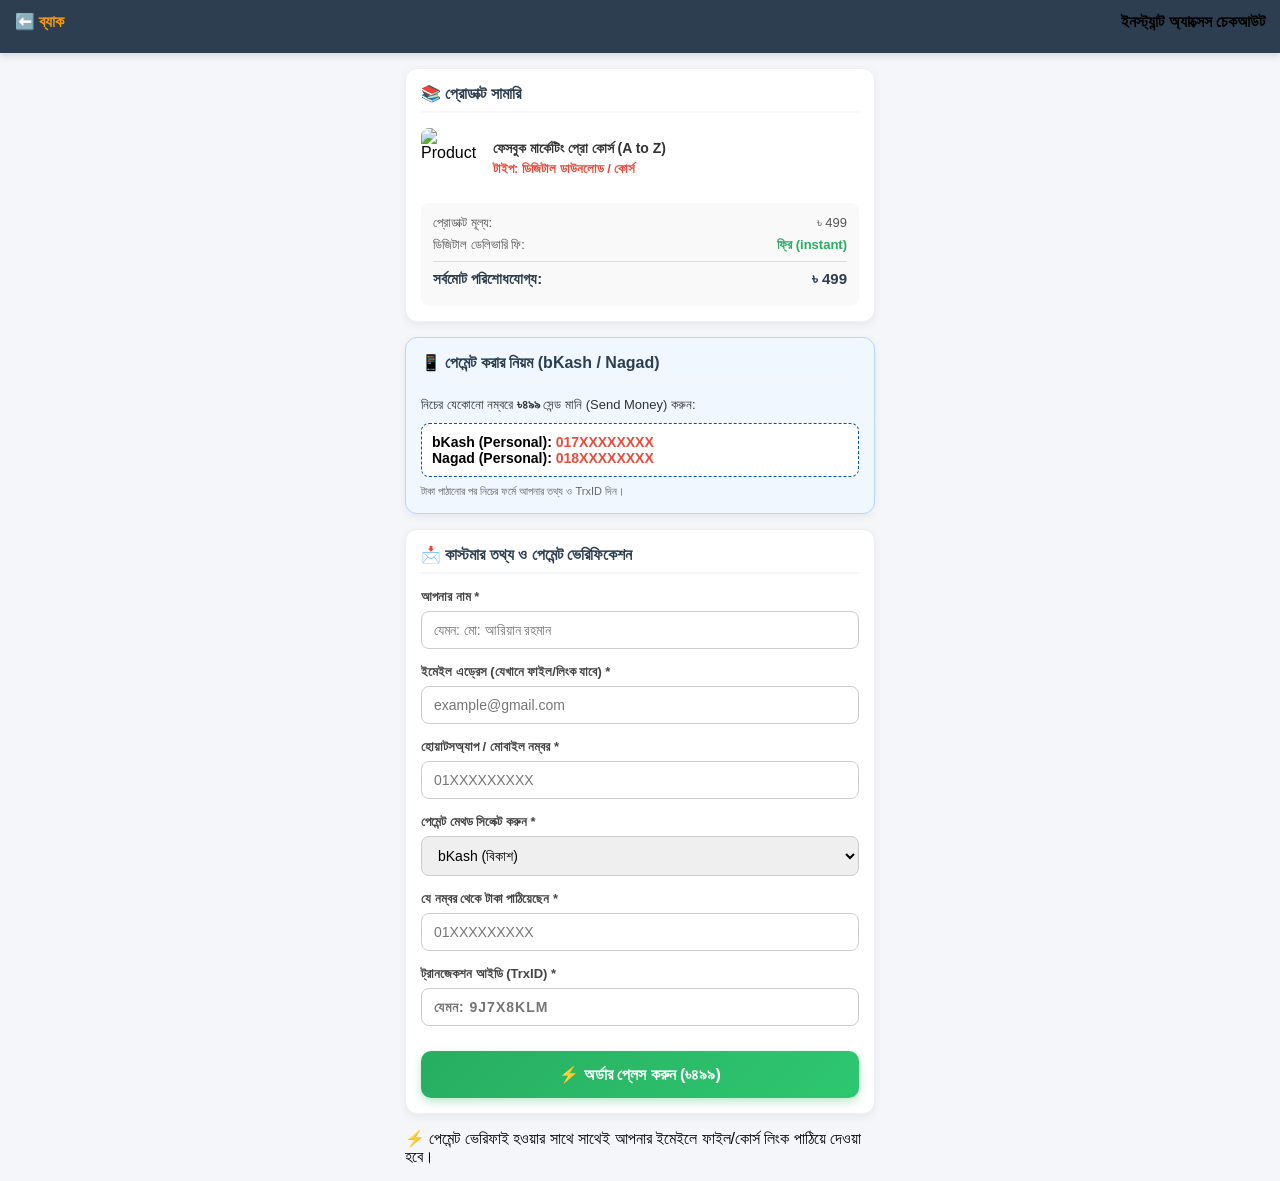
==== checkout.html @ 01003fd4 "Add checkout page with order summary and payment form" ====
<!DOCTYPE html>
<html lang="bn">
<head>
    <meta charset="UTF-8">
    <meta name="viewport" content="width=device-width, initial-scale=1.0">
    <title>ডিজিটাল অর্ডার চেকআউট</title>
    <link rel="stylesheet" href="style.css">
</head>
<body>

    <!-- হেডার -->
    <header class="header">
        <div class="top-row">
            <a href="product.html" class="back-btn">⬅️ ব্যাক</a> 
            <div class="header-title">ইনস্ট্যান্ট অ্যাক্সেস চেকআউট</div>
        </div>
    </header>

    <div class="checkout-container">
        
        <!-- অর্ডার সামারি -->
        <div class="checkout-card">
            <h3 class="card-title">📚 প্রোডাক্ট সামারি</h3>
            
            <div class="cart-item">
                <img src="https://images.unsplash.com/photo-1611162617474-5b21e879e113?w=200&q=80" alt="Product">
                <div class="item-details">
                    <h4>ফেসবুক মার্কেটিং প্রো কোর্স (A to Z)</h4>
                    <p>টাইপ: ডিজিটাল ডাউনলোড / কোর্স</p>
                </div>
            </div>

            <div class="price-breakdown">
                <div class="price-row">
                    <span>প্রোডাক্ট মূল্য:</span>
                    <span>৳ 499</span>
                </div>
                <div class="price-row">
                    <span>ডিজিটাল ডেলিভারি ফি:</span>
                    <span style="color: #27ae60; font-weight: bold;">ফ্রি (instant)</span>
                </div>
                <hr>
                <div class="price-row total-row">
                    <span>সর্বমোট পরিশোধযোগ্য:</span>
                    <span>৳ 499</span>
                </div>
            </div>
        </div>

        <!-- পেমেন্ট ইন্সট্রাকশন বক্স -->
        <div class="checkout-card payment-instruction-box">
            <h3 class="card-title">📱 পেমেন্ট করার নিয়ম (bKash / Nagad)</h3>
            <p class="inst-text">নিচের যেকোনো নম্বরে <strong>৳৪৯৯</strong> সেন্ড মানি (Send Money) করুন:</p>
            
            <div class="number-box">
                <div><strong>bKash (Personal):</strong> <span class="num">017XXXXXXXX</span></div>
                <div><strong>Nagad (Personal):</strong> <span class="num">018XXXXXXXX</span></div>
            </div>
            <p class="inst-sub">টাকা পাঠানোর পর নিচের ফর্মে আপনার তথ্য ও TrxID দিন।</p>
        </div>

        <!-- কাস্টমার তথ্য ও TrxID ইনপুট ফর্ম -->
        <div class="checkout-card">
            <h3 class="card-title">📩 কাস্টমার তথ্য ও পেমেন্ট ভেরিফিকেশন</h3>
            
            <form id="digitalOrderForm" onsubmit="handleDigitalOrder(event)">
                
                <div class="form-group">
                    <label for="custName">আপনার নাম *</label>
                    <input type="text" id="custName" placeholder="যেমন: মো: আরিয়ান রহমান" required>
                </div>

                <div class="form-group">
                    <label for="custEmail">ইমেইল এড্রেস (যেখানে ফাইল/লিংক যাবে) *</label>
                    <input type="email" id="custEmail" placeholder="example@gmail.com" required>
                </div>

                <div class="form-group">
                    <label for="custPhone">হোয়াটসঅ্যাপ / মোবাইল নম্বর *</label>
                    <input type="tel" id="custPhone" placeholder="01XXXXXXXXX" pattern="01[3-9][0-9]{8}" required>
                </div>

                <div class="form-group">
                    <label>পেমেন্ট মেথড সিলেক্ট করুন *</label>
                    <select id="paymentMethod" required>
                        <option value="bKash">bKash (বিকাশ)</option>
                        <option value="Nagad">Nagad (নগদ)</option>
                    </select>
                </div>

                <div class="form-group">
                    <label for="senderPhone">যে নম্বর থেকে টাকা পাঠিয়েছেন *</label>
                    <input type="tel" id="senderPhone" placeholder="01XXXXXXXXX" pattern="01[3-9][0-9]{8}" required>
                </div>

                <div class="form-group">
                    <label for="trxId">ট্রানজেকশন আইডি (TrxID) *</label>
                    <input type="text" id="trxId" placeholder="যেমন: 9J7X8KLM" required style="text-transform: uppercase;">
                </div>

                <button type="submit" class="confirm-order-btn">
                    ⚡ অর্ডার প্লেস করুন (৳৪৯৯)
                </button>

            </form>
        </div>

        <div class="trust-badge">
            ⚡ পেমেন্ট ভেরিফাই হওয়ার সাথে সাথেই আপনার ইমেইলে ফাইল/কোর্স লিংক পাঠিয়ে দেওয়া হবে।
        </div>

    </div>

    <!-- অর্ডার সাবমিট লজিক -->
    <script>
        function handleDigitalOrder(e) {
            e.preventDefault();
            
            const name = document.getElementById("custName").value;
            const email = document.getElementById("custEmail").value;
            const trxId = document.getElementById("trxId").value;
            
            alert(`ধন্যবাদ ${name}!\n\nআপনার পেমেন্ট ভেরিফিকেশন রিকোয়েস্ট গ্রহণ করা হয়েছে।\nTrxID: ${trxId}\n\nপেমেন্ট ভেরিফাই করে অল্প কিছুক্ষণের মধ্যেই ${email} ইমেইলে আপনার ডাউনলোড লিংক বা কোর্স এক্সেস পাঠিয়ে দেয়া হবে।`);
            
            window.location.href = "index.html";
        }
    </script>

</body>
</html>
---- style.css ----
* {
    margin: 0;
    padding: 0;
    box-sizing: border-box;
    font-family: Arial, sans-serif;
}

body {
    background-color: #f4f6f9;
}

/* মোবাইল ফ্রেন্ডলি হেডার ডিজাইন */
.header {
    background-color: #2c3e50;
    padding: 12px 15px;
    box-shadow: 0 4px 6px rgba(0,0,0,0.1);
}

.top-row {
    display: flex;
    justify-content: space-between;
    align-items: center;
    margin-bottom: 10px;
}

.logo h1 {
    font-size: 20px;
    color: #f39c12;
    font-weight: bold;
}

.cart-icon {
    font-size: 14px;
    font-weight: bold;
    color: white;
    background-color: #34495e;
    padding: 6px 12px;
    border-radius: 20px;
}

.search-bar {
    display: flex;
    width: 100%;
}

.search-bar input {
    width: 100%;
    padding: 10px;
    border: none;
    border-radius: 4px 0 0 4px;
    outline: none;
    font-size: 14px;
}

.search-bar button {
    padding: 10px 15px;
    background-color: #f39c12;
    border: none;
    color: white;
    font-weight: bold;
    cursor: pointer;
    border-radius: 0 4px 4px 0;
}
/* ২. অ্যাড স্লাইডিং ব্যানার ডিজাইন (মোবাইলের জন্য) */
.slider-container {
    width: 100%;
    overflow: hidden; /* স্ক্রিনের বাইরের অংশ লুকিয়ে রাখা */
    margin-top: 10px; /* হেডার থেকে একটু নিচে নামানো */
}

.slider {
    display: flex;
    width: 300%; /* ৩টি ছবির জন্য ৩০০% জায়গা */
    animation: autoSlide 12s infinite; /* ১২ সেকেন্ডে অটোমেটিক স্লাইড হবে */
}

.slide {
    width: 33.33%; /* ৩টি স্লাইডের প্রতিটি সমান জায়গা নেবে */
    padding: 0 10px; /* মোবাইলের দুই পাশে একটু ফাঁকা জায়গা */
}

.slide img {
    width: 100%;
    height: 160px; /* মোবাইলের জন্য পারফেক্ট উচ্চতা */
    object-fit: cover; /* ছবি যেন ফেটে না যায় */
    border-radius: 8px; /* ব্যানারের চারপাশ একটু গোল করা */
    box-shadow: 0 4px 6px rgba(0,0,0,0.1);
}

/* অটোমেটিক স্লাইড হওয়ার অ্যানিমেশন */
@keyframes autoSlide {
    0%, 25% { transform: translateX(0%); }
    33%, 58% { transform: translateX(-33.33%); }
    66%, 91% { transform: translateX(-66.66%); }
    100% { transform: translateX(0%); }
}
/* ৩. ক্যাটাগরি সেকশন ডিজাইন (Vector HD Graphics) */
.categories-section {
    padding: 15px 10px;
}

.section-title {
    font-size: 20px;
    font-weight: bold;
    margin-bottom: 15px;
    color: #2c3e50;
    border-left: 5px solid #f39c12;
    padding-left: 10px;
}

.category-grid {
    display: grid;
    grid-template-columns: repeat(4, 1fr);
    gap: 12px 8px;
}

.category-card {
    background: white;
    padding: 12px 4px;
    text-align: center;
    border-radius: 12px;
    box-shadow: 0 3px 8px rgba(0,0,0,0.06);
    border: 1px solid #eaeaea;
    display: flex;
    flex-direction: column;
    align-items: center;
    justify-content: center;
    transition: 0.2s;
    cursor: pointer;
}

.icon-box {
    width: 45px;
    height: 45px;
    border-radius: 10px;
    display: flex;
    align-items: center;
    justify-content: center;
    margin-bottom: 8px;
    box-shadow: 0 4px 6px rgba(0,0,0,0.1);
}

.icon-box svg {
    width: 24px;
    height: 24px;
    stroke: #ffffff;
}

/* আধুনিক কালার গ্রাডিয়েন্ট */
.course-bg { background: linear-gradient(135deg, #FF6B6B, #FF8E53); }
.app-bg    { background: linear-gradient(135deg, #4E65FF, #92EFFD); }
.pc-bg     { background: linear-gradient(135deg, #11998e, #38ef7d); }
.plp-bg    { background: linear-gradient(135deg, #FC466B, #3F5EFB); }
.pdf-bg    { background: linear-gradient(135deg, #FF512F, #DD2476); }
.psd-bg    { background: linear-gradient(135deg, #8E2DE2, #4A00E0); }
.doc-bg    { background: linear-gradient(135deg, #F2994A, #F2C94C); }
.all-bg    { background: linear-gradient(135deg, #2C3E50, #4CA1AF); }

.category-card span {
    font-size: 12px;
    font-weight: bold;
    color: #2c3e50;
    line-height: 1.2;
}

.category-card:active {
    transform: scale(0.94);
}
/* ৪. প্রোডাক্ট সেকশন (For You & Suggested) */
.product-section {
    padding: 15px 10px;
    background-color: #f4f6f9;
    margin-top: 5px;
}

.section-header {
    display: flex;
    justify-content: space-between;
    align-items: center;
    margin-bottom: 12px;
}

.section-header .section-title {
    font-size: 18px;
    font-weight: bold;
    color: #2c3e50;
    border-left: 5px solid #f39c12;
    padding-left: 10px;
}

.see-all {
    font-size: 13px;
    color: #e67e22;
    text-decoration: none;
    font-weight: bold;
}

/* প্রোডাক্টগুলো যেন একসাথে পাশাপাশি পুরো জায়গা জুড়ে থাকে */
.product-scroll-container {
    display: grid;
    grid-template-columns: repeat(2, 1fr); /* এক লাইনে সমানভাবে ২টি প্রোডাক্ট */
    gap: 12px;
}

.product-card {
    width: 100%; /* আগের ফিক্সড সাইজ বাদ দিয়ে ১০০% করা হলো */
    background: #fff;
    border-radius: 12px;
    box-shadow: 0 3px 6px rgba(0,0,0,0.08);
    border: 1px solid #eaeaea;
    overflow: hidden;
    position: relative;
}

/* প্রোডাক্টের উপরে ট্যাগ/ব্যাজ */
.badge {
    position: absolute;
    top: 8px;
    left: 8px;
    padding: 4px 8px;
    color: white;
    font-size: 10px;
    font-weight: bold;
    border-radius: 4px;
    z-index: 1;
}

.badge-hot { background-color: #e74c3c; } 
.badge-new { background-color: #27ae60; } 

.product-card img {
    width: 100%;
    height: 120px; /* ছবি একটু বড় করা হলো যেন সুন্দরভাবে ফিট হয় */
    object-fit: cover;
}

.product-info {
    padding: 10px;
}

.product-title {
    font-size: 13px;
    color: #333;
    margin-bottom: 6px;
    font-weight: bold;
    line-height: 1.3;
    height: 34px; 
    overflow: hidden;
}

.product-rating {
    font-size: 11px;
    margin-bottom: 6px;
    color: #f39c12;
}

.product-price {
    display: flex;
    align-items: center;
    gap: 6px;
}

.current-price {
    font-size: 14px;
    font-weight: bold;
    color: #e74c3c;
}

.old-price {
    font-size: 11px;
    color: #95a5a6;
    text-decoration: line-through; 
}
/* ৫. অল প্রোডাক্ট গ্রিড লেআউট */
.all-products-grid {
    display: grid;
    grid-template-columns: repeat(2, 1fr); /* মোবাইলে পাশাপাশি ২টি করে প্রোডাক্ট থাকবে */
    gap: 12px;
}
/* ৬. ফুটার সেকশন ডিজাইন */
.footer {
    background-color: #2c3e50; /* হেডারের রঙের সাথে ম্যাচ করা হয়েছে */
    color: white;
    padding: 25px 15px;
    text-align: center;
    margin-top: 25px;
}

.footer-links {
    display: flex;
    justify-content: center;
    gap: 20px;
    margin-bottom: 15px;
}

.footer-links a {
    color: #bdc3c7;
    text-decoration: none;
    font-size: 13px;
    font-weight: bold;
}

.footer-links a:active {
    color: #f39c12; /* ক্লিক করলে হলুদ হয়ে যাবে */
}

.social-media {
    display: flex;
    justify-content: center;
    gap: 15px;
    margin-bottom: 20px;
}

.social-media a img {
    width: 32px;
    height: 32px;
    object-fit: contain;
}

.copyright {
    font-size: 12px;
    color: #95a5a6;
    border-top: 1px solid #34495e;
    padding-top: 15px;
}
/* ৭-১৫: প্রোডাক্ট ডিটেইলস পেজ ডিজাইন */

.back-btn {
    color: #f39c12;
    text-decoration: none;
    font-weight: bold;
    font-size: 16px;
}

.product-page-container {
    padding: 15px;
    background: #fff;
}

/* ইমেজ গ্যালারি */
.main-image {
    width: 100%;
    height: 250px;
    object-fit: cover;
    border-radius: 12px;
    box-shadow: 0 4px 8px rgba(0,0,0,0.1);
}

.thumbnail-gallery {
    display: flex;
    gap: 10px;
    margin-top: 10px;
    margin-bottom: 20px;
}

.thumbnail-gallery img {
    width: 60px;
    height: 60px;
    border-radius: 8px;
    object-fit: cover;
    border: 2px solid #eaeaea;
    cursor: pointer;
}

.thumbnail-gallery img:active {
    border-color: #f39c12;
}

/* টাইটেল, রেটিং ও দাম */
.details-title {
    font-size: 18px;
    color: #2c3e50;
    margin-bottom: 8px;
    line-height: 1.4;
}

.details-rating {
    font-size: 14px;
    color: #f39c12;
    margin-bottom: 12px;
}
.details-rating span { color: #7f8c8d; font-size: 12px; }

.details-price {
    display: flex;
    align-items: center;
    gap: 10px;
    margin-bottom: 20px;
    padding-bottom: 15px;
    border-bottom: 1px solid #eee;
}

.price-now { font-size: 22px; font-weight: bold; color: #e74c3c; }
.price-old { font-size: 14px; color: #95a5a6; text-decoration: line-through; }

/* কোয়ান্টিটি */
.quantity-section {
    display: flex;
    align-items: center;
    gap: 10px;
    margin-bottom: 20px;
    font-weight: bold;
    color: #333;
}

.qty-btn {
    width: 30px; height: 30px;
    background: #eee; border: none;
    font-size: 18px; font-weight: bold;
    border-radius: 4px; cursor: pointer;
}

.qty-input {
    width: 40px; height: 30px;
    text-align: center; border: 1px solid #ccc;
    border-radius: 4px; font-weight: bold;
}

/* অ্যাকশন বাটন */
.action-buttons {
    display: flex; gap: 10px; margin-bottom: 20px;
}

.add-to-cart-btn, .buy-now-btn {
    flex: 1; padding: 12px; font-size: 14px;
    font-weight: bold; border: none;
    border-radius: 8px; cursor: pointer; color: white;
}

.add-to-cart-btn { background: #f39c12; }
.buy-now-btn { background: #e74c3c; }

/* কন্টাক্ট বাটন */
.contact-buttons {
    display: flex; flex-direction: column; gap: 10px; margin-bottom: 25px;
}

.whatsapp-btn, .telegram-btn {
    text-align: center; padding: 12px;
    border-radius: 8px; font-weight: bold;
    color: white; text-decoration: none; font-size: 14px;
}

.whatsapp-btn { background: #25D366; }
.telegram-btn { background: #0088cc; }

/* ডেসক্রিপশন ও রিভিউ */
.description-box, .review-box {
    background: #f9f9f9; padding: 15px;
    border-radius: 8px; margin-bottom: 15px;
    border: 1px solid #eee;
}

.description-box h3, .review-box h3 {
    font-size: 15px; color: #2c3e50; margin-bottom: 10px;
}

.description-box p { font-size: 13px; color: #555; line-height: 1.6; }

.review-box textarea {
    width: 100%; height: 80px; padding: 10px;
    border: 1px solid #ccc; border-radius: 6px;
    resize: none; margin-bottom: 10px; font-family: inherit;
}

.submit-review {
    width: 100%; padding: 10px; background: #34495e;
    color: white; border: none; border-radius: 6px;
    font-weight: bold; cursor: pointer;
}


/* ==========================================
   ৭ - ১৫. প্রোডাক্ট পেজ ডিজাইন (নতুন সেকশন)
========================================== */

.product-page-container {
    padding: 15px;
    background: #ffffff;
    max-width: 500px;
    margin: 0 auto;
}

.main-image-box {
    width: 100%;
    height: 260px;
    border-radius: 12px;
    overflow: hidden;
    box-shadow: 0 4px 10px rgba(0,0,0,0.1);
}

.main-image {
    width: 100%;
    height: 100%;
    object-fit: cover;
}

.thumbnail-gallery {
    display: flex;
    gap: 10px;
    margin: 15px 0;
}

.thumbnail-gallery img {
    width: 65px;
    height: 65px;
    border-radius: 8px;
    object-fit: cover;
    border: 2px solid #e0e0e0;
    cursor: pointer;
    transition: 0.2s;
}

.thumbnail-gallery img.thumb-active {
    border-color: #f39c12;
    transform: scale(1.05);
}

.details-title {
    font-size: 18px;
    color: #2c3e50;
    margin-bottom: 8px;
    line-height: 1.4;
}

.details-rating {
    font-size: 13px;
    color: #f39c12;
    margin-bottom: 12px;
}

.details-rating span {
    color: #7f8c8d;
}

.details-price {
    display: flex;
    align-items: center;
    gap: 12px;
    margin-bottom: 15px;
    padding-bottom: 15px;
    border-bottom: 1px solid #eee;
}

.price-now {
    font-size: 24px;
    font-weight: bold;
    color: #e74c3c;
}

.price-old {
    font-size: 15px;
    color: #95a5a6;
    text-decoration: line-through;
}

.quantity-section {
    display: flex;
    align-items: center;
    gap: 15px;
    margin-bottom: 20px;
    font-weight: bold;
    color: #333;
}

.qty-box {
    display: flex;
    align-items: center;
    border: 1px solid #ccc;
    border-radius: 6px;
    overflow: hidden;
}

.qty-btn {
    width: 32px;
    height: 32px;
    background: #f1f1f1;
    border: none;
    font-size: 18px;
    font-weight: bold;
    cursor: pointer;
}

.qty-box input {
    width: 40px;
    height: 32px;
    text-align: center;
    border: none;
    font-size: 15px;
    font-weight: bold;
}

.action-buttons {
    display: flex;
    gap: 10px;
    margin-bottom: 15px;
}

.add-to-cart-btn, .buy-now-btn {
    flex: 1;
    padding: 14px 5px;
    font-size: 14px;
    font-weight: bold;
    border: none;
    border-radius: 8px;
    cursor: pointer;
    color: white;
    text-align: center;
    box-shadow: 0 4px 8px rgba(0,0,0,0.12);
}

.add-to-cart-btn {
    background: linear-gradient(135deg, #f39c12, #e67e22);
}

.buy-now-btn {
    background: linear-gradient(135deg, #e74c3c, #c0392b);
}

.add-to-cart-btn:active, .buy-now-btn:active {
    transform: scale(0.97);
}

.contact-buttons {
    display: flex;
    flex-direction: column;
    gap: 10px;
    margin-bottom: 20px;
}

.whatsapp-btn, .telegram-btn {
    text-align: center;
    padding: 12px;
    border-radius: 8px;
    font-weight: bold;
    color: white;
    text-decoration: none;
    font-size: 14px;
}

.whatsapp-btn { background: #25D366; }
.telegram-btn { background: #0088cc; }

.description-box, .review-box {
    background: #f9f9f9;
    padding: 15px;
    border-radius: 8px;
    margin-bottom: 15px;
    border: 1px solid #eee;
}

.description-box h3, .review-box h3 {
    font-size: 15px;
    color: #2c3e50;
    margin-bottom: 8px;
}

.description-box p {
    font-size: 13px;
    color: #555;
    line-height: 1.5;
}

.review-box textarea {
    width: 100%;
    height: 70px;
    padding: 8px;
    border: 1px solid #ccc;
    border-radius: 6px;
    resize: none;
    margin-bottom: 8px;
}

.submit-review {
    width: 100%;
    padding: 10px;
    background: #34495e;
    color: white;
    border: none;
    border-radius: 6px;
    font-weight: bold;
    cursor: pointer;
}


/* ==========================================
   ১৬ - ১৮. চেকআউট পেজ ডিজাইন
========================================== */

.header-title {
    font-weight: bold;
    font-size: 16px;
}

.checkout-container {
    padding: 15px;
    max-width: 500px;
    margin: 0 auto;
}

.checkout-card {
    background: #ffffff;
    border-radius: 12px;
    padding: 15px;
    margin-bottom: 15px;
    box-shadow: 0 3px 8px rgba(0,0,0,0.06);
    border: 1px solid #eee;
}

.card-title {
    font-size: 16px;
    color: #2c3e50;
    margin-bottom: 15px;
    border-bottom: 2px solid #f4f6f9;
    padding-bottom: 8px;
}

.cart-item {
    display: flex;
    align-items: center;
    gap: 12px;
    margin-bottom: 15px;
}

.cart-item img {
    width: 60px;
    height: 60px;
    border-radius: 8px;
    object-fit: cover;
}

.item-details h4 {
    font-size: 14px;
    color: #333;
    margin-bottom: 4px;
}

.item-details p {
    font-size: 13px;
    color: #e74c3c;
    font-weight: bold;
}

.price-breakdown {
    background: #f9f9f9;
    padding: 12px;
    border-radius: 8px;
}

.price-row {
    display: flex;
    justify-content: space-between;
    font-size: 13px;
    color: #555;
    margin-bottom: 6px;
}

.price-breakdown hr {
    border: none;
    border-top: 1px solid #ddd;
    margin: 8px 0;
}

.total-row {
    font-size: 15px;
    font-weight: bold;
    color: #2c3e50;
}

.form-group {
    margin-bottom: 15px;
}

.form-group label {
    display: block;
    font-size: 13px;
    font-weight: bold;
    color: #444;
    margin-bottom: 6px;
}

.form-group input, 
.form-group textarea, 
.form-group select {
    width: 100%;
    padding: 10px 12px;
    border: 1px solid #ccc;
    border-radius: 8px;
    font-size: 14px;
    outline: none;
}

.form-group textarea {
    height: 70px;
    resize: none;
}

.payment-options {
    display: flex;
    flex-direction: column;
    gap: 8px;
    background: #f9f9f9;
    padding: 10px;
    border-radius: 8px;
}

.payment-label {
    font-size: 13px;
    font-weight: normal;
    color: #333;
    cursor: pointer;
    display: flex;
    align-items: center;
    gap: 8px;
}

.confirm-order-btn {
    width: 100%;
    padding: 14px;
    background: linear-gradient(135deg, #27ae60, #2ec771);
    color: white;
    border: none;
    border-radius: 10px;
    font-size: 16px;
    font-weight: bold;
    cursor: pointer;
    box-shadow: 0 4px 10px rgba(39, 174, 96, 0.3);
    margin-top: 10px;
}

.confirm-order-btn:active {
    transform: scale(0.98);
}


/* ==========================================
   ডিজিটাল চেকআউট পেজ স্টাইল
========================================== */

.payment-instruction-box {
    background: #f0f7ff;
    border: 1px solid #b3d7ff;
}

.inst-text {
    font-size: 13px;
    color: #333;
    margin-bottom: 10px;
}

.number-box {
    background: #ffffff;
    padding: 10px;
    border-radius: 8px;
    border: 1px dashed #0056b3;
    font-size: 14px;
    margin-bottom: 8px;
}

.number-box .num {
    color: #e74c3c;
    font-weight: bold;
}

.inst-sub {
    font-size: 11px;
    color: #666;
}

#trxId {
    font-weight: bold;
    letter-spacing: 1px;
    color: #2c3e50;
}
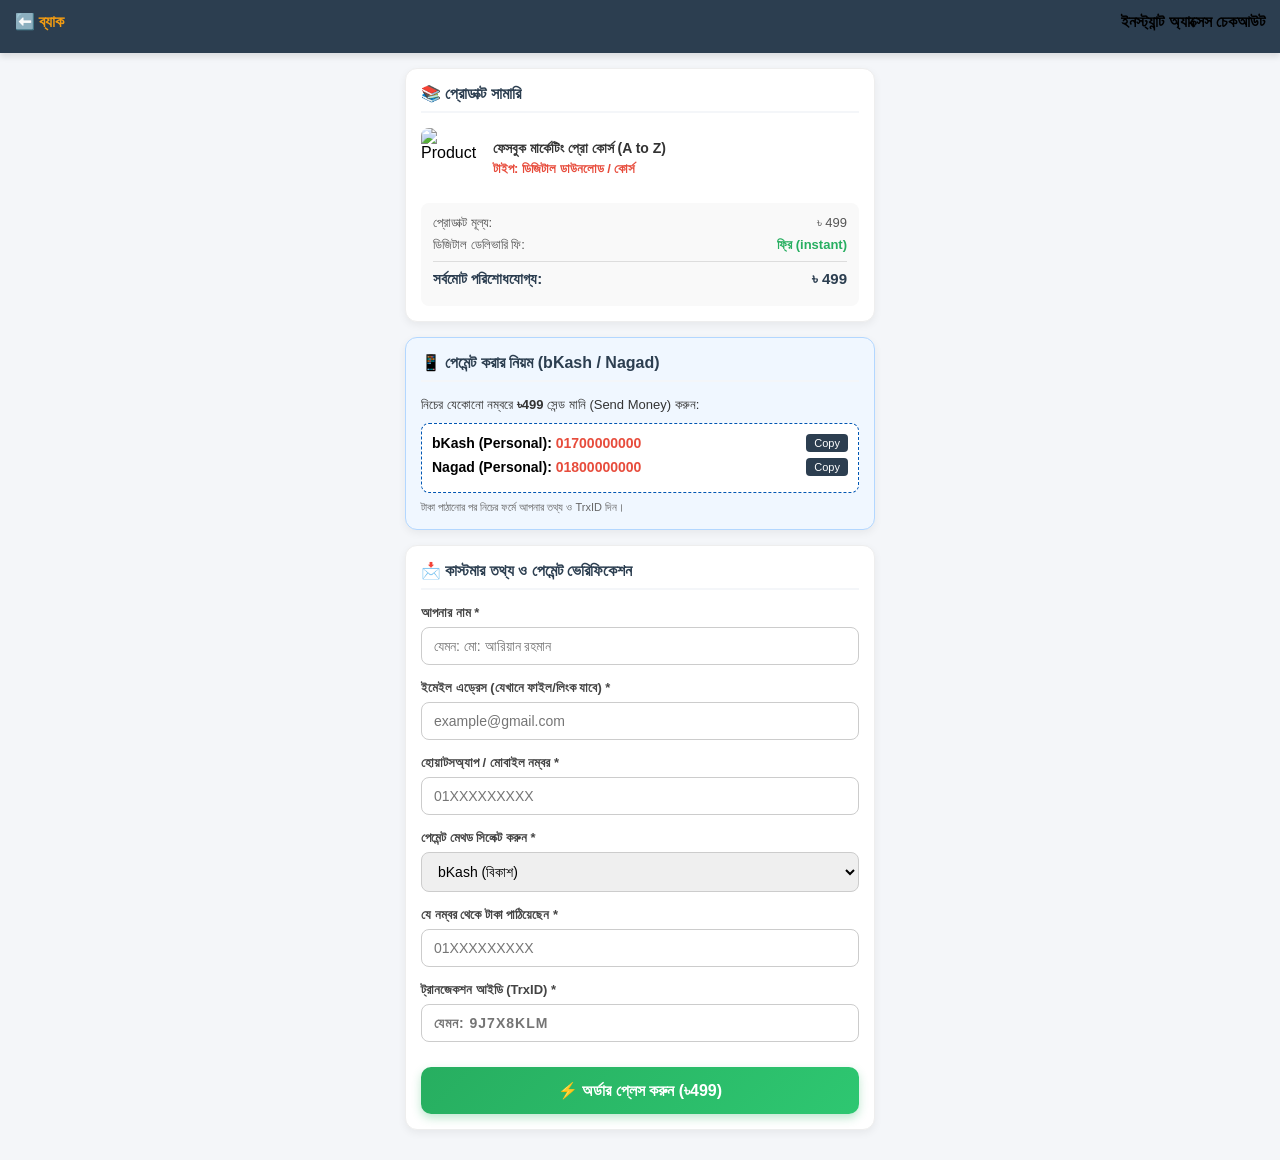
==== commit 3bf55f48: "Enhance checkout.html with payment instructions and styles" ====
--- a/checkout.html
+++ b/checkout.html
@@ -5,10 +5,27 @@
     <meta name="viewport" content="width=device-width, initial-scale=1.0">
     <title>ডিজিটাল অর্ডার চেকআউট</title>
     <link rel="stylesheet" href="style.css">
+    <style>
+        .copy-btn {
+            background: #2c3e50;
+            color: #fff;
+            border: none;
+            padding: 3px 8px;
+            font-size: 11px;
+            border-radius: 4px;
+            cursor: pointer;
+            margin-left: 5px;
+        }
+        .num-row {
+            display: flex;
+            justify-content: space-between;
+            align-items: center;
+            margin-bottom: 6px;
+        }
+    </style>
 </head>
 <body>
 
-    <!-- হেডার -->
     <header class="header">
         <div class="top-row">
             <a href="product.html" class="back-btn">⬅️ ব্যাক</a> 
@@ -19,13 +36,12 @@
     <div class="checkout-container">
         
         <!-- অর্ডার সামারি -->
-        <div class="checkout-card">
+        <div class="checkout-card" id="productSummaryCard">
             <h3 class="card-title">📚 প্রোডাক্ট সামারি</h3>
-            
             <div class="cart-item">
                 <img src="https://images.unsplash.com/photo-1611162617474-5b21e879e113?w=200&q=80" alt="Product">
                 <div class="item-details">
-                    <h4>ফেসবুক মার্কেটিং প্রো কোর্স (A to Z)</h4>
+                    <h4 id="checkoutProductTitle">ফেসবুক মার্কেটিং প্রো কোর্স (A to Z)</h4>
                     <p>টাইপ: ডিজিটাল ডাউনলোড / কোর্স</p>
                 </div>
             </div>
@@ -33,7 +49,7 @@
             <div class="price-breakdown">
                 <div class="price-row">
                     <span>প্রোডাক্ট মূল্য:</span>
-                    <span>৳ 499</span>
+                    <span id="checkoutProductPrice">৳ 499</span>
                 </div>
                 <div class="price-row">
                     <span>ডিজিটাল ডেলিভারি ফি:</span>
@@ -42,19 +58,25 @@
                 <hr>
                 <div class="price-row total-row">
                     <span>সর্বমোট পরিশোধযোগ্য:</span>
-                    <span>৳ 499</span>
+                    <span id="checkoutTotalPayable">৳ 499</span>
                 </div>
             </div>
         </div>
 
-        <!-- পেমেন্ট ইন্সট্রাকশন বক্স -->
+        <!-- পেমেন্ট ইন্সট্রাকশন বক্স (কপি বাটন সহ) -->
         <div class="checkout-card payment-instruction-box">
             <h3 class="card-title">📱 পেমেন্ট করার নিয়ম (bKash / Nagad)</h3>
-            <p class="inst-text">নিচের যেকোনো নম্বরে <strong>৳৪৯৯</strong> সেন্ড মানি (Send Money) করুন:</p>
+            <p class="inst-text">নিচের যেকোনো নম্বরে <strong id="checkoutInstAmount">৳499</strong> সেন্ড মানি (Send Money) করুন:</p>
             
             <div class="number-box">
-                <div><strong>bKash (Personal):</strong> <span class="num">017XXXXXXXX</span></div>
-                <div><strong>Nagad (Personal):</strong> <span class="num">018XXXXXXXX</span></div>
+                <div class="num-row">
+                    <span><strong>bKash (Personal):</strong> <span class="num" id="bkashNum">01700000000</span></span>
+                    <button class="copy-btn" onclick="copyNumber('bkashNum')">Copy</button>
+                </div>
+                <div class="num-row">
+                    <span><strong>Nagad (Personal):</strong> <span class="num" id="nagadNum">01800000000</span></span>
+                    <button class="copy-btn" onclick="copyNumber('nagadNum')">Copy</button>
+                </div>
             </div>
             <p class="inst-sub">টাকা পাঠানোর পর নিচের ফর্মে আপনার তথ্য ও TrxID দিন।</p>
         </div>
@@ -64,7 +86,6 @@
             <h3 class="card-title">📩 কাস্টমার তথ্য ও পেমেন্ট ভেরিফিকেশন</h3>
             
             <form id="digitalOrderForm" onsubmit="handleDigitalOrder(event)">
-                
                 <div class="form-group">
                     <label for="custName">আপনার নাম *</label>
                     <input type="text" id="custName" placeholder="যেমন: মো: আরিয়ান রহমান" required>
@@ -98,33 +119,167 @@
                     <input type="text" id="trxId" placeholder="যেমন: 9J7X8KLM" required style="text-transform: uppercase;">
                 </div>
 
-                <button type="submit" class="confirm-order-btn">
-                    ⚡ অর্ডার প্লেস করুন (৳৪৯৯)
+                <button type="submit" class="confirm-order-btn" id="confirmBtn">
+                    ⚡ অর্ডার প্লেস করুন (৳499)
                 </button>
-
             </form>
         </div>
 
-        <div class="trust-badge">
-            ⚡ পেমেন্ট ভেরিফাই হওয়ার সাথে সাথেই আপনার ইমেইলে ফাইল/কোর্স লিংক পাঠিয়ে দেওয়া হবে।
-        </div>
-
     </div>
 
-    <!-- অর্ডার সাবমিট লজিক -->
     <script>
-        function handleDigitalOrder(e) {
+        // নম্বর কপি ফংশন
+        function copyNumber(elementId) {
+            const numText = document.getElementById(elementId).innerText;
+            navigator.clipboard.writeText(numText);
+            alert("নম্বরটি কপি করা হয়েছে: " + numText);
+        }
+
+        // ডাটা লোড (সিঙ্গেল প্রোডাক্ট এবং একাধিক কার্ট প্রোডাক্ট দুটোই সাপোর্ট করবে)
+        window.addEventListener("DOMContentLoaded", function() {
+            const orderData = JSON.parse(localStorage.getItem("checkoutOrder"));
+            
+            if (orderData) {
+                let totalAmount = 0;
+                let itemsList = [];
+
+                if (Array.isArray(orderData)) {
+                    itemsList = orderData;
+                } else if (orderData.items && Array.isArray(orderData.items)) {
+                    itemsList = orderData.items;
+                }
+
+                // যদি একাধিক প্রোডাক্ট থাকে
+                if (itemsList.length > 0) {
+                    totalAmount = itemsList.reduce((sum, item) => sum + Number(item.totalAmount || ((item.unitPrice || item.price || 0) * (item.quantity || 1))), 0);
+                    
+                    let itemsHtml = '';
+                    itemsList.forEach(item => {
+                        const img = item.img || item.image || 'https://images.unsplash.com/photo-1611162617474-5b21e879e113?w=200&q=80';
+                        const itemPrice = Number(item.unitPrice || item.price || 0);
+                        const itemQty = Number(item.quantity || 1);
+                        const itemTotal = Number(item.totalAmount || (itemPrice * itemQty));
+
+                        itemsHtml += `
+                            <div class="cart-item">
+                                <img src="${img}" alt="${item.title}">
+                                <div class="item-details">
+                                    <h4>${item.title}</h4>
+                                    <p>পরিমাণ: ${itemQty}টি | মূল্য: ৳${itemTotal}</p>
+                                </div>
+                            </div>
+                        `;
+                    });
+
+                    const oldCartItem = document.querySelector("#productSummaryCard .cart-item");
+                    if (oldCartItem) {
+                        oldCartItem.outerHTML = itemsHtml;
+                    }
+                } else {
+                    // যদি একটি মাত্র প্রোডাক্ট থাকে
+                    totalAmount = Number(orderData.totalAmount || orderData.unitPrice || orderData.price || 499);
+
+                    if (orderData.title) {
+                        document.getElementById("checkoutProductTitle").innerText = orderData.title;
+                    }
+                    if (orderData.img || orderData.image) {
+                        const singleImg = document.querySelector(".cart-item img");
+                        if (singleImg) singleImg.src = orderData.img || orderData.image;
+                    }
+                }
+
+                document.getElementById("checkoutProductPrice").innerText = `৳ ${totalAmount}`;
+                document.getElementById("checkoutTotalPayable").innerText = `৳ ${totalAmount}`;
+                document.getElementById("checkoutInstAmount").innerText = `৳${totalAmount}`;
+                document.getElementById("confirmBtn").innerText = `⚡ অর্ডার প্লেস করুন (৳${totalAmount})`;
+            }
+        });
+
+        // অর্ডার সাবমিট ও টেলিগ্রাম বোট পাঠানোর ফংশন
+        async function handleDigitalOrder(e) {
             e.preventDefault();
+
+            const confirmBtn = document.getElementById("confirmBtn");
+            confirmBtn.innerText = "প্রসেসিং হচ্ছে...";
+            confirmBtn.disabled = true;
             
             const name = document.getElementById("custName").value;
             const email = document.getElementById("custEmail").value;
+            const phone = document.getElementById("custPhone").value;
+            const method = document.getElementById("paymentMethod").value;
+            const senderPhone = document.getElementById("senderPhone").value;
             const trxId = document.getElementById("trxId").value;
             
-            alert(`ধন্যবাদ ${name}!\n\nআপনার পেমেন্ট ভেরিফিকেশন রিকোয়েস্ট গ্রহণ করা হয়েছে।\nTrxID: ${trxId}\n\nপেমেন্ট ভেরিফাই করে অল্প কিছুক্ষণের মধ্যেই ${email} ইমেইলে আপনার ডাউনলোড লিংক বা কোর্স এক্সেস পাঠিয়ে দেয়া হবে।`);
-            
-            window.location.href = "index.html";
+            const orderData = JSON.parse(localStorage.getItem("checkoutOrder"));
+            let productSummary = "";
+            let totalAmount = 499;
+
+            if (orderData) {
+                let itemsList = [];
+                if (Array.isArray(orderData)) {
+                    itemsList = orderData;
+                } else if (orderData.items && Array.isArray(orderData.items)) {
+                    itemsList = orderData.items;
+                }
+
+                if (itemsList.length > 0) {
+                    totalAmount = itemsList.reduce((sum, item) => sum + Number(item.totalAmount || ((item.unitPrice || item.price || 0) * (item.quantity || 1))), 0);
+                    productSummary = itemsList.map((item, idx) => {
+                        const price = Number(item.unitPrice || item.price || 0);
+                        const qty = Number(item.quantity || 1);
+                        const itemTotal = Number(item.totalAmount || (price * qty));
+                        return `${idx + 1}. ${item.title} (${qty}টি) - ৳${itemTotal}`;
+                    }).join("\n");
+                } else {
+                    productSummary = orderData.title || "ফেসবুক মার্কেটিং প্রো কোর্স";
+                    totalAmount = Number(orderData.totalAmount || orderData.unitPrice || orderData.price || 499);
+                }
+            } else {
+                productSummary = "ফেসবুক মার্কেটিং প্রো কোর্স";
+            }
+
+            // টেলিগ্রাম সেটিং (আপনার Bot Token এবং Chat ID)
+            const BOT_TOKEN = "8875254233:AAH0GxoP478DcgpsGXDoeeR4iCsRpwYiKEI";
+            const CHAT_ID = "2132743108";
+
+            const message = `🛒 *নতুন ডিজিটাল অর্ডার এসেছে!*
+─────────────────
+📦 *প্রোডাক্ট:*
+${productSummary}
+
+💰 *সর্বমোট মূল্য:* ৳${totalAmount}
+👤 *নাম:* ${name}
+📧 *ইমেইল:* ${email}
+📞 *ফোন:* ${phone}
+💳 *মেথড:* ${method}
+📱 *প্রেরক নম্বর:* ${senderPhone}
+🔑 *TrxID:* \`${trxId}\`
+─────────────────`;
+
+            try {
+                if (BOT_TOKEN !== "YOUR_TELEGRAM_BOT_TOKEN") {
+                    await fetch(`https://api.telegram.org/bot${BOT_TOKEN}/sendMessage`, {
+                        method: "POST",
+                        headers: { "Content-Type": "application/json" },
+                        body: JSON.stringify({
+                            chat_id: CHAT_ID,
+                            text: message,
+                            parse_mode: "Markdown"
+                        })
+                    });
+                }
+            } catch (error) {
+                console.log("Telegram alert error:", error);
+            }
+
+            // থ্যাঙ্ক ইউ পেজে ডাটা পাঠানোর জন্য সেভ
+            const successOrder = { name, email, trxId, totalAmount, productTitle: productSummary };
+            localStorage.setItem("lastOrderInfo", JSON.stringify(successOrder));
+            localStorage.removeItem("checkoutOrder");
+            localStorage.removeItem("cart");
+
+            window.location.href = "thank-you.html";
         }
     </script>
-
 </body>
 </html>
--- a/style.css
+++ b/style.css
@@ -36,6 +36,7 @@
     background-color: #34495e;
     padding: 6px 12px;
     border-radius: 20px;
+    cursor: pointer;
 }
 
 .search-bar {
@@ -323,7 +324,10 @@
     border-top: 1px solid #34495e;
     padding-top: 15px;
 }
-/* ৭-১৫: প্রোডাক্ট ডিটেইলস পেজ ডিজাইন */
+
+/* ==========================================
+   ৭ - ১৫. প্রোডাক্ট পেজ ডিজাইন (নতুন সেকশন)
+========================================== */
 
 .back-btn {
     color: #f39c12;
@@ -331,148 +335,6 @@
     font-weight: bold;
     font-size: 16px;
 }
-
-.product-page-container {
-    padding: 15px;
-    background: #fff;
-}
-
-/* ইমেজ গ্যালারি */
-.main-image {
-    width: 100%;
-    height: 250px;
-    object-fit: cover;
-    border-radius: 12px;
-    box-shadow: 0 4px 8px rgba(0,0,0,0.1);
-}
-
-.thumbnail-gallery {
-    display: flex;
-    gap: 10px;
-    margin-top: 10px;
-    margin-bottom: 20px;
-}
-
-.thumbnail-gallery img {
-    width: 60px;
-    height: 60px;
-    border-radius: 8px;
-    object-fit: cover;
-    border: 2px solid #eaeaea;
-    cursor: pointer;
-}
-
-.thumbnail-gallery img:active {
-    border-color: #f39c12;
-}
-
-/* টাইটেল, রেটিং ও দাম */
-.details-title {
-    font-size: 18px;
-    color: #2c3e50;
-    margin-bottom: 8px;
-    line-height: 1.4;
-}
-
-.details-rating {
-    font-size: 14px;
-    color: #f39c12;
-    margin-bottom: 12px;
-}
-.details-rating span { color: #7f8c8d; font-size: 12px; }
-
-.details-price {
-    display: flex;
-    align-items: center;
-    gap: 10px;
-    margin-bottom: 20px;
-    padding-bottom: 15px;
-    border-bottom: 1px solid #eee;
-}
-
-.price-now { font-size: 22px; font-weight: bold; color: #e74c3c; }
-.price-old { font-size: 14px; color: #95a5a6; text-decoration: line-through; }
-
-/* কোয়ান্টিটি */
-.quantity-section {
-    display: flex;
-    align-items: center;
-    gap: 10px;
-    margin-bottom: 20px;
-    font-weight: bold;
-    color: #333;
-}
-
-.qty-btn {
-    width: 30px; height: 30px;
-    background: #eee; border: none;
-    font-size: 18px; font-weight: bold;
-    border-radius: 4px; cursor: pointer;
-}
-
-.qty-input {
-    width: 40px; height: 30px;
-    text-align: center; border: 1px solid #ccc;
-    border-radius: 4px; font-weight: bold;
-}
-
-/* অ্যাকশন বাটন */
-.action-buttons {
-    display: flex; gap: 10px; margin-bottom: 20px;
-}
-
-.add-to-cart-btn, .buy-now-btn {
-    flex: 1; padding: 12px; font-size: 14px;
-    font-weight: bold; border: none;
-    border-radius: 8px; cursor: pointer; color: white;
-}
-
-.add-to-cart-btn { background: #f39c12; }
-.buy-now-btn { background: #e74c3c; }
-
-/* কন্টাক্ট বাটন */
-.contact-buttons {
-    display: flex; flex-direction: column; gap: 10px; margin-bottom: 25px;
-}
-
-.whatsapp-btn, .telegram-btn {
-    text-align: center; padding: 12px;
-    border-radius: 8px; font-weight: bold;
-    color: white; text-decoration: none; font-size: 14px;
-}
-
-.whatsapp-btn { background: #25D366; }
-.telegram-btn { background: #0088cc; }
-
-/* ডেসক্রিপশন ও রিভিউ */
-.description-box, .review-box {
-    background: #f9f9f9; padding: 15px;
-    border-radius: 8px; margin-bottom: 15px;
-    border: 1px solid #eee;
-}
-
-.description-box h3, .review-box h3 {
-    font-size: 15px; color: #2c3e50; margin-bottom: 10px;
-}
-
-.description-box p { font-size: 13px; color: #555; line-height: 1.6; }
-
-.review-box textarea {
-    width: 100%; height: 80px; padding: 10px;
-    border: 1px solid #ccc; border-radius: 6px;
-    resize: none; margin-bottom: 10px; font-family: inherit;
-}
-
-.submit-review {
-    width: 100%; padding: 10px; background: #34495e;
-    color: white; border: none; border-radius: 6px;
-    font-weight: bold; cursor: pointer;
-}
-
-
-/* ==========================================
-   ৭ - ১৫. প্রোডাক্ট পেজ ডিজাইন (নতুন সেকশন)
-========================================== */
 
 .product-page-container {
     padding: 15px;
@@ -872,3 +734,192 @@
     letter-spacing: 1px;
     color: #2c3e50;
 }
+
+
+/* ==========================================
+   ১৯. স্লাইডিং কার্ট ড্রয়ার (Sliding Cart Drawer) স্টাইল
+========================================== */
+
+/* কার্ট ওভারলে (ব্যাকগ্রাউন্ড আবছা করার জন্য) */
+.cart-overlay, .cart-drawer-overlay {
+    position: fixed;
+    top: 0;
+    left: 0;
+    width: 100%;
+    height: 100%;
+    background: rgba(0, 0, 0, 0.5);
+    z-index: 999;
+    display: none;
+    opacity: 0;
+    transition: opacity 0.3s ease;
+}
+
+.cart-overlay.active, .cart-drawer-overlay.active {
+    display: block;
+    opacity: 1;
+}
+
+/* স্লাইডিং কার্ট ড্রয়ার বক্স */
+.cart-drawer {
+    position: fixed;
+    top: 0;
+    right: -100%;
+    width: 100%;
+    max-width: 380px;
+    height: 100%;
+    background: #ffffff;
+    z-index: 1000;
+    box-shadow: -4px 0 15px rgba(0, 0, 0, 0.15);
+    transition: right 0.3s ease-in-out;
+    display: flex;
+    flex-direction: column;
+}
+
+.cart-drawer.active, .cart-drawer.open {
+    right: 0;
+}
+
+/* ড্রয়ার হেডার */
+.cart-drawer-header {
+    padding: 15px;
+    background: #2c3e50;
+    color: #ffffff;
+    display: flex;
+    justify-content: space-between;
+    align-items: center;
+}
+
+.cart-drawer-header h3, .cart-drawer-header span {
+    font-size: 16px;
+    font-weight: bold;
+    margin: 0;
+}
+
+.close-cart-btn, .cart-drawer-close {
+    background: transparent;
+    border: none;
+    color: #ffffff;
+    font-size: 22px;
+    cursor: pointer;
+    line-height: 1;
+}
+
+/* ড্রয়ার বডি (প্রোডাক্ট লিস্ট) */
+.cart-drawer-body {
+    flex: 1;
+    padding: 15px;
+    overflow-y: auto;
+}
+
+.cart-drawer-item {
+    display: flex;
+    align-items: center;
+    gap: 12px;
+    padding-bottom: 12px;
+    margin-bottom: 12px;
+    border-bottom: 1px solid #eee;
+}
+
+.cart-drawer-item img {
+    width: 60px;
+    height: 60px;
+    border-radius: 8px;
+    object-fit: cover;
+}
+
+.cart-drawer-item-info {
+    flex: 1;
+}
+
+.cart-drawer-item-title {
+    font-size: 13px;
+    font-weight: bold;
+    color: #333;
+    margin-bottom: 4px;
+    line-height: 1.3;
+}
+
+.cart-drawer-item-price {
+    font-size: 13px;
+    color: #e74c3c;
+    font-weight: bold;
+}
+
+.cart-drawer-qty-controls {
+    display: flex;
+    align-items: center;
+    gap: 6px;
+    margin-top: 6px;
+}
+
+.cart-drawer-qty-btn, .cart-drawer-qty-controls button {
+    width: 24px;
+    height: 24px;
+    background: #eee;
+    border: 1px solid #ddd;
+    border-radius: 4px;
+    font-weight: bold;
+    cursor: pointer;
+}
+
+.cart-drawer-qty-count {
+    font-size: 13px;
+    font-weight: bold;
+    padding: 0 4px;
+}
+
+.cart-drawer-remove-item, .cart-drawer-delete-btn {
+    color: #95a5a6;
+    background: transparent;
+    border: none;
+    font-size: 18px;
+    cursor: pointer;
+    padding: 4px;
+}
+
+.cart-drawer-remove-item:hover, .cart-drawer-delete-btn:hover {
+    color: #e74c3c;
+}
+
+/* খালি কার্ট মেসেজ */
+.empty-cart-msg {
+    text-align: center;
+    color: #7f8c8d;
+    margin-top: 40px;
+    font-size: 14px;
+}
+
+/* ড্রয়ার ফুটার (সাবটোটাল ও চেকআউট বাটন) */
+.cart-drawer-footer {
+    padding: 15px;
+    background: #f9f9f9;
+    border-top: 1px solid #eee;
+}
+
+.cart-drawer-total {
+    display: flex;
+    justify-content: space-between;
+    font-size: 15px;
+    font-weight: bold;
+    color: #2c3e50;
+    margin-bottom: 12px;
+}
+
+.cart-drawer-checkout-btn {
+    display: block;
+    width: 100%;
+    padding: 12px;
+    background: #f39c12;
+    color: white;
+    text-align: center;
+    border: none;
+    border-radius: 8px;
+    font-size: 15px;
+    font-weight: bold;
+    text-decoration: none;
+    cursor: pointer;
+}
+
+.cart-drawer-checkout-btn:active {
+    transform: scale(0.98);
+}
